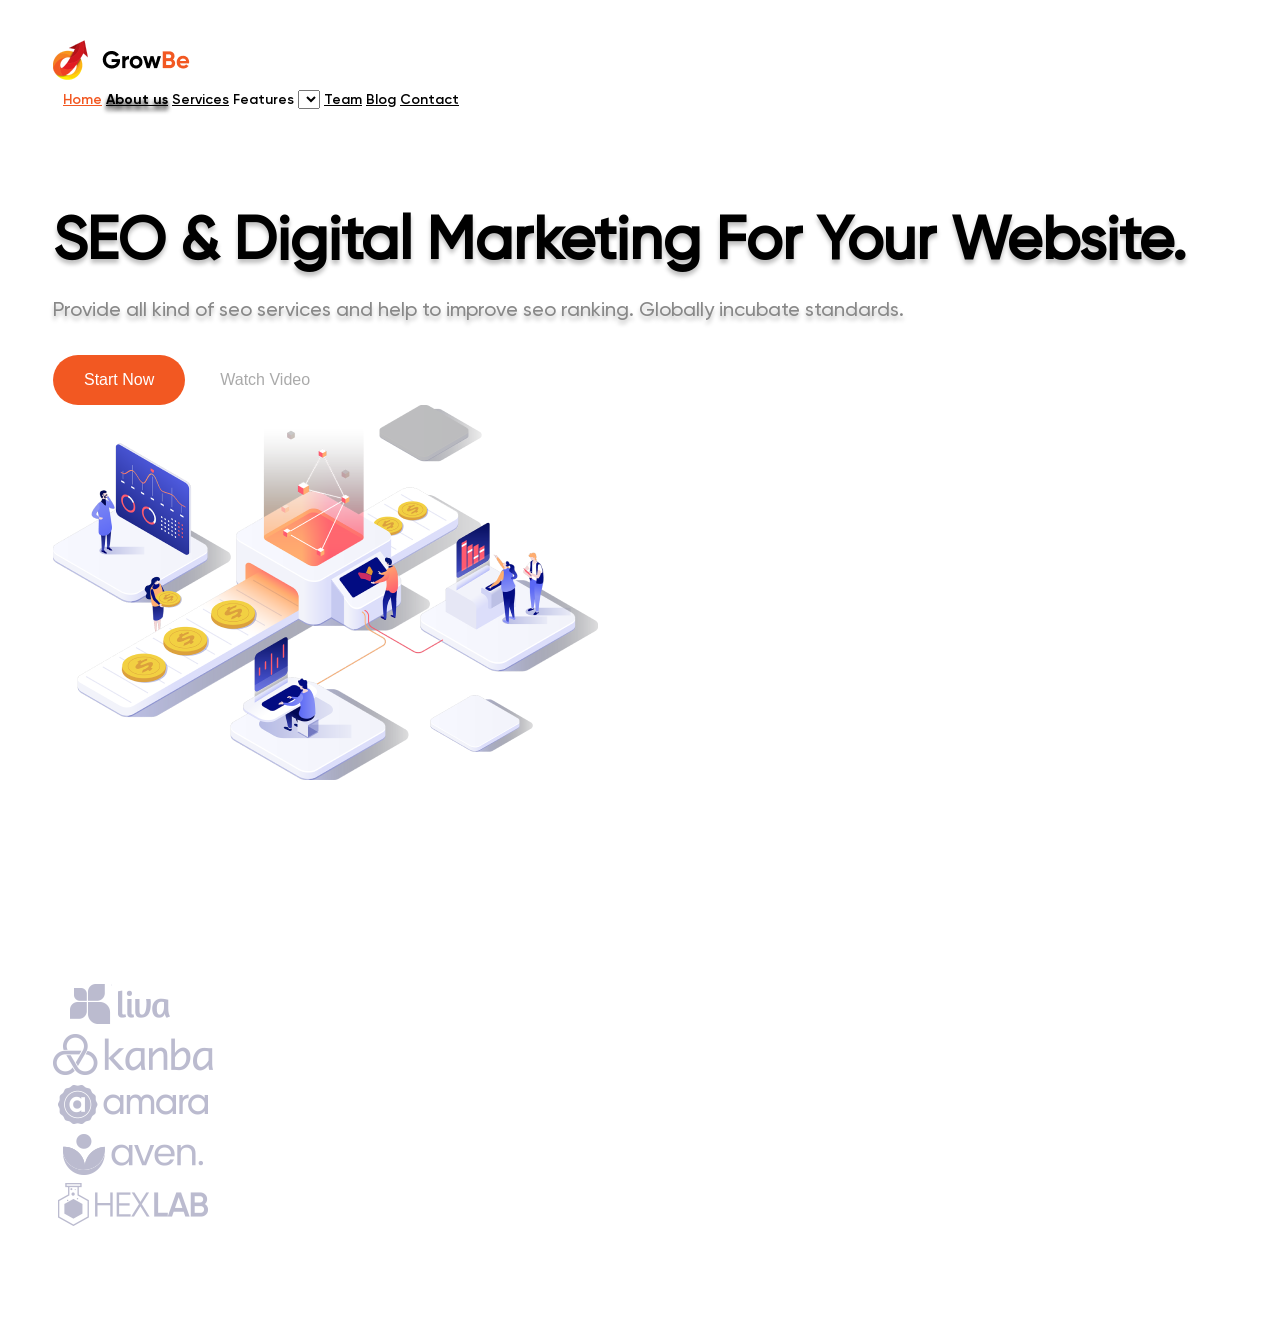
==== Homework3/index.html @ fd505bef "HW3" ====
<!DOCTYPE html>
<html lang="en">
	<head>
		<meta charset="UTF-8" />
		<meta name="viewport" content="width=device-width, initial-scale=1.0" />
		<link rel="stylesheet" href="style.css" />
		<title>Макет 1</title>
	</head>
	<body>
		<header class="header">
			<nav class="container">
				<a href="#"><img src="img/growbe.png" alt="" /></a>
				<div class="navigation">
					<a href="#" class="home">Home</a>
					<a href="#" class="about">About us</a>
					<a href="#">Services</a>
					<label for="features">Features</label>
					<select name="features">
						Features
					</select>
					<a href="#">Team</a>
					<a href="#">Blog</a>
					<a href="#">Contact</a>
				</div>
			</nav>
		</header>
		<main class="main">
			<section class="mainContent container">
				<div class="mainContent__leftSide">
					<h1>SEO & Digital Marketing For Your Website.</h1>
					<p>Provide all kind of seo services and help to improve seo ranking. Globally incubate standards.</p>
					<div class="mainContent__leftSide-btnList">
						<button class="button1">Start Now</button>
						<button class="button2">Watch Video</button>
					</div>
				</div>
				<img src="img/main.png" alt="" />
			</section>
		</main>
		<footer class="footer"></footer>
		<nav class="logos container">
			<a href="#"> <img src="./img/logo1.png" alt="" /></a>
			<a href="#"> <img src="./img/logo2.png" alt="" /></a>
			<a href="#"> <img src="./img/logo3.png" alt="" /></a>
			<a href="#"> <img src="./img/logo4.png" alt="" /></a>
			<a href="#"> <img src="./img/logo5.png" alt="" /></a>
		</nav>
	</body>
</html>
---- Homework3/style.css ----
@font-face {
	font-family: "gilroy-bold";
	src: url(font/gilroy-bold.woff2);
}

@font-face {
	font-family: "gilroy-medium";
	src: url(font/gilroy-medium.woff2);
}

@font-face {
	font-family: "gilroy-semibold";
	src: url(font/gilroy-semibold.woff2);
}

* {
	margin: 0;
	padding: 0;
	/* text-decoration: none; */
}

body {
	scroll-behavior: smooth;
	color: #000000;
}

a {
	color: #000000;
}

img {
	display: block;
	max-width: 100%;
}

.container {
	max-width: 1174px;
	margin: 0 auto;
}

.header {
	margin-top: 40px;
	margin-bottom: 84px;
}

.navigation {
	font-family: "gilroy-semibold";
	font-size: 14px;
	padding: 10px 10px;
	/* padding-right: 14px; */
}

.home {
	color: #f25822;
}

.about {
	font-family: "gilroy-bold";
	text-shadow: #000000 0px 4px 4px;
}

.main {
	margin-bottom: 100px;
}

.mainContent {
}

.mainContent__leftSide {
	font-family: "gilroy-medium";
}

.mainContent__leftSide h1 {
	font-size: 60px;
	font-weight: 700;
	line-height: 120%;
	margin-bottom: 20px;
	/* text-shadow: #000000 0px 4px 4px; */
	text-shadow: 0 4px 4px rgba(0, 0, 0, 0.25);
}

.mainContent__leftSide p {
	font-size: 20px;
	line-height: 140%;
	margin-bottom: 32px;
	color: #888;
	/* text-shadow: #000000 0px 4px 4px; */
	text-shadow: 0 4px 4px rgba(0, 0, 0, 0.25);
}

.mainContent__leftSide-btnList {
}

.mainContent__leftSide-btnList button {
	padding: 16px 31px;
	font-size: 16px;
	border: none;
	cursor: pointer;
}

.button1 {
	color: #fff;
	border-radius: 56px;
	background: #f25822;
}

.button2 {
	color: #aaa;
	background: none;
}

.footer {
}

.logos {
	padding-top: 100px;
	padding-bottom: 100px;
}
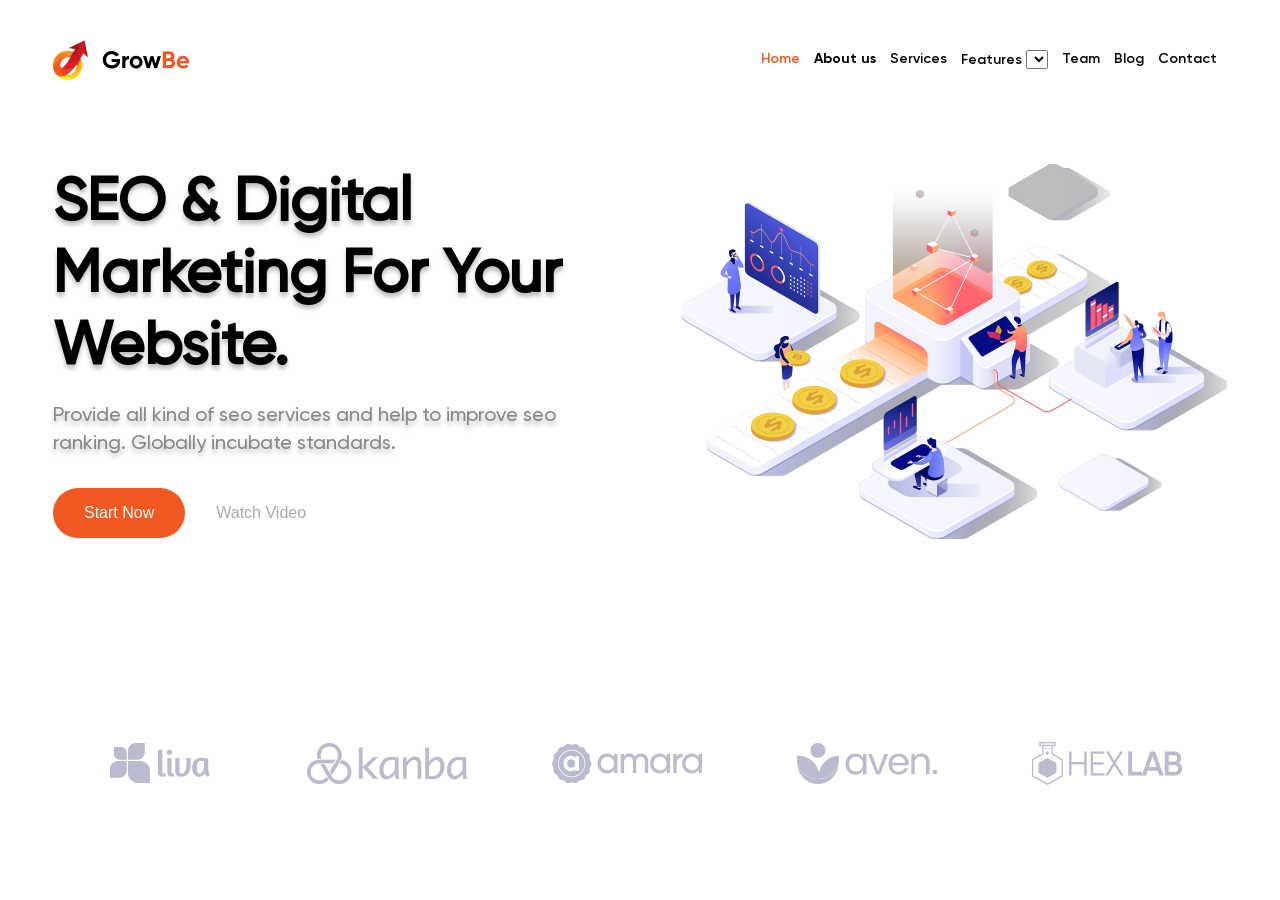
==== commit 23f25411: "Hw4" ====
--- a/Homework3/index.html
+++ b/Homework3/index.html
@@ -8,16 +8,18 @@
 	</head>
 	<body>
 		<header class="header">
-			<nav class="container">
+			<nav class="header_title container">
 				<a href="#"><img src="img/growbe.png" alt="" /></a>
 				<div class="navigation">
 					<a href="#" class="home">Home</a>
 					<a href="#" class="about">About us</a>
 					<a href="#">Services</a>
-					<label for="features">Features</label>
-					<select name="features">
-						Features
-					</select>
+					<a href="#">
+						<label for="features">Features</label>
+						<select name="features">
+							Features
+						</select></a
+					>
 					<a href="#">Team</a>
 					<a href="#">Blog</a>
 					<a href="#">Contact</a>
--- a/Homework3/style.css
+++ b/Homework3/style.css
@@ -16,7 +16,7 @@
 * {
 	margin: 0;
 	padding: 0;
-	/* text-decoration: none; */
+	text-decoration: none;
 }
 
 body {
@@ -43,11 +43,19 @@
 	margin-bottom: 84px;
 }
 
+.header_title {
+	display: flex;
+	justify-content: space-between;
+}
+
 .navigation {
 	font-family: "gilroy-semibold";
 	font-size: 14px;
 	padding: 10px 10px;
-	/* padding-right: 14px; */
+	max-width: 577px;
+	display: flex;
+	justify-content: space-between;
+	gap: 14px;
 }
 
 .home {
@@ -56,7 +64,6 @@
 
 .about {
 	font-family: "gilroy-bold";
-	text-shadow: #000000 0px 4px 4px;
 }
 
 .main {
@@ -64,10 +71,13 @@
 }
 
 .mainContent {
+	display: flex;
+	justify-content: space-between;
 }
 
 .mainContent__leftSide {
 	font-family: "gilroy-medium";
+	max-width: 556px;
 }
 
 .mainContent__leftSide h1 {
@@ -75,7 +85,6 @@
 	font-weight: 700;
 	line-height: 120%;
 	margin-bottom: 20px;
-	/* text-shadow: #000000 0px 4px 4px; */
 	text-shadow: 0 4px 4px rgba(0, 0, 0, 0.25);
 }
 
@@ -84,11 +93,13 @@
 	line-height: 140%;
 	margin-bottom: 32px;
 	color: #888;
-	/* text-shadow: #000000 0px 4px 4px; */
 	text-shadow: 0 4px 4px rgba(0, 0, 0, 0.25);
 }
 
 .mainContent__leftSide-btnList {
+	display: flex;
+	/* gap: 10px; */
+	align-items: center;
 }
 
 .mainContent__leftSide-btnList button {
@@ -115,4 +126,6 @@
 .logos {
 	padding-top: 100px;
 	padding-bottom: 100px;
+	display: flex;
+	justify-content: space-around;
 }
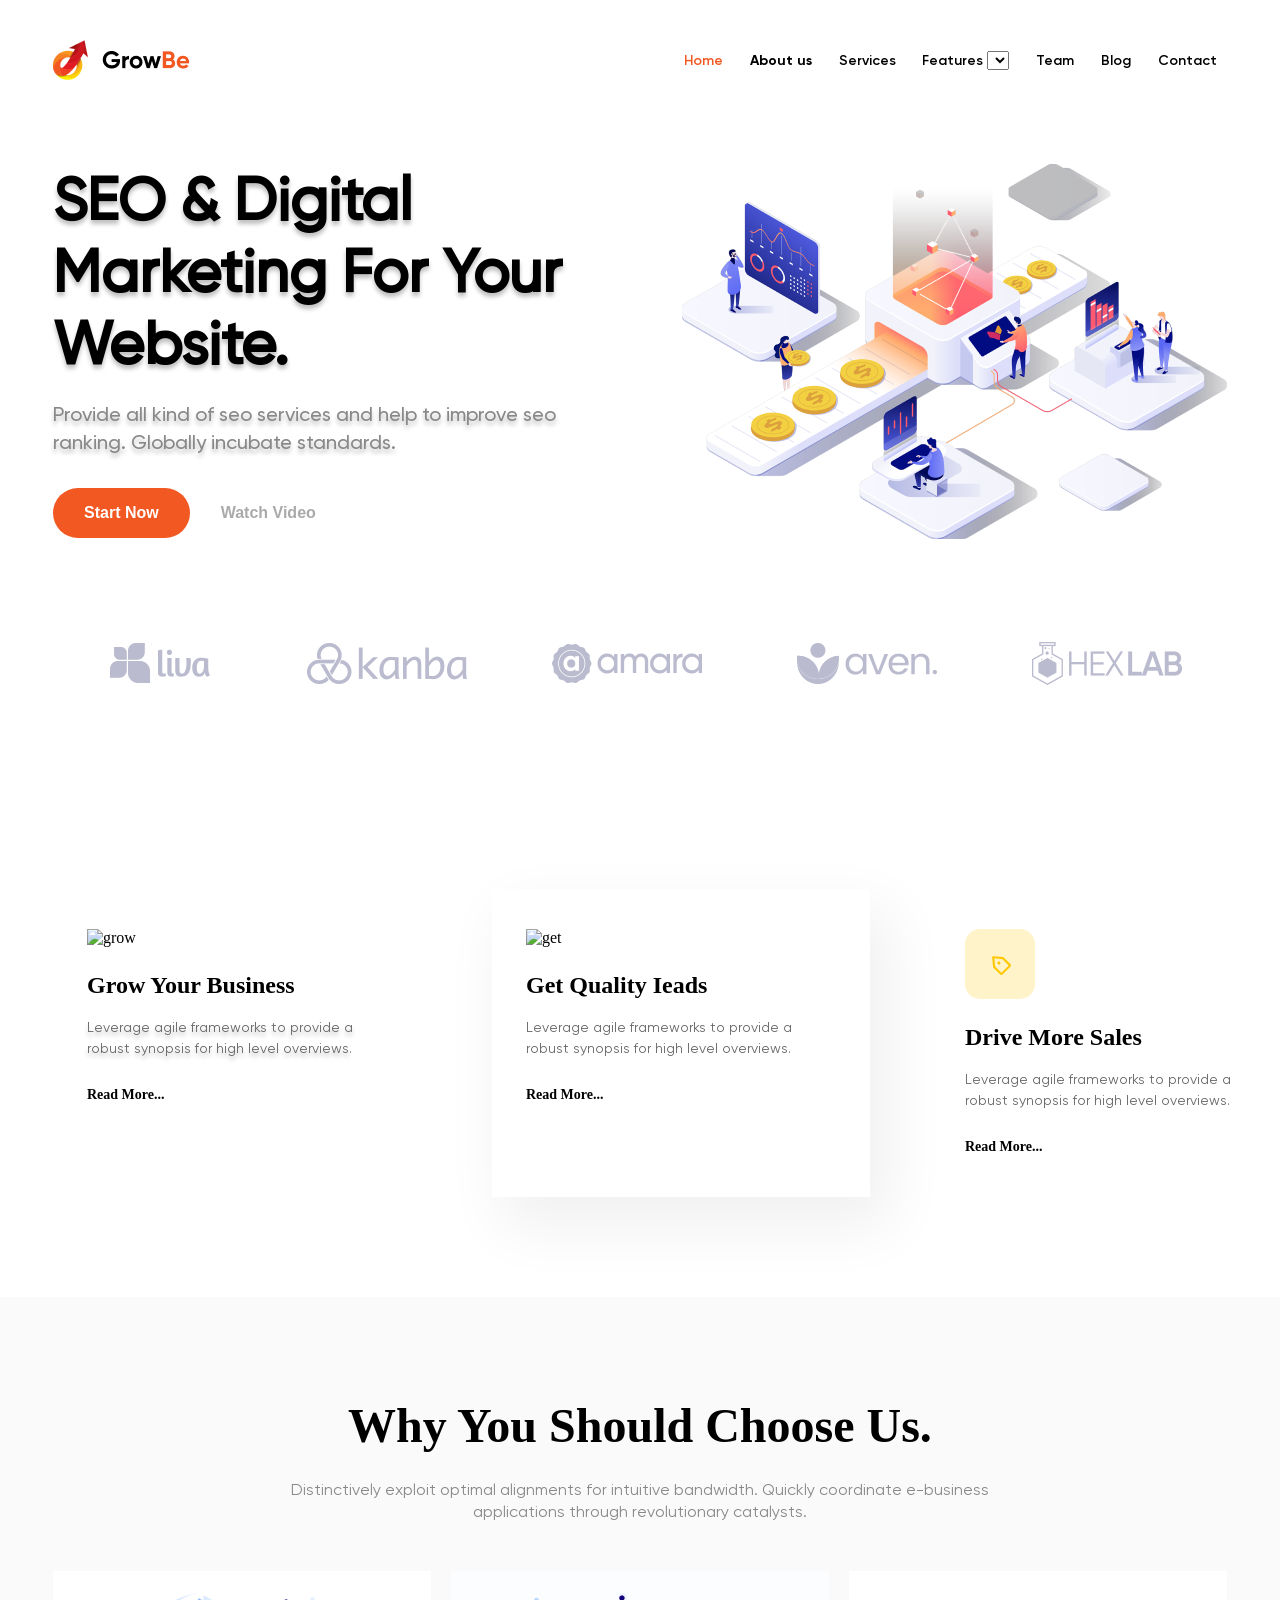
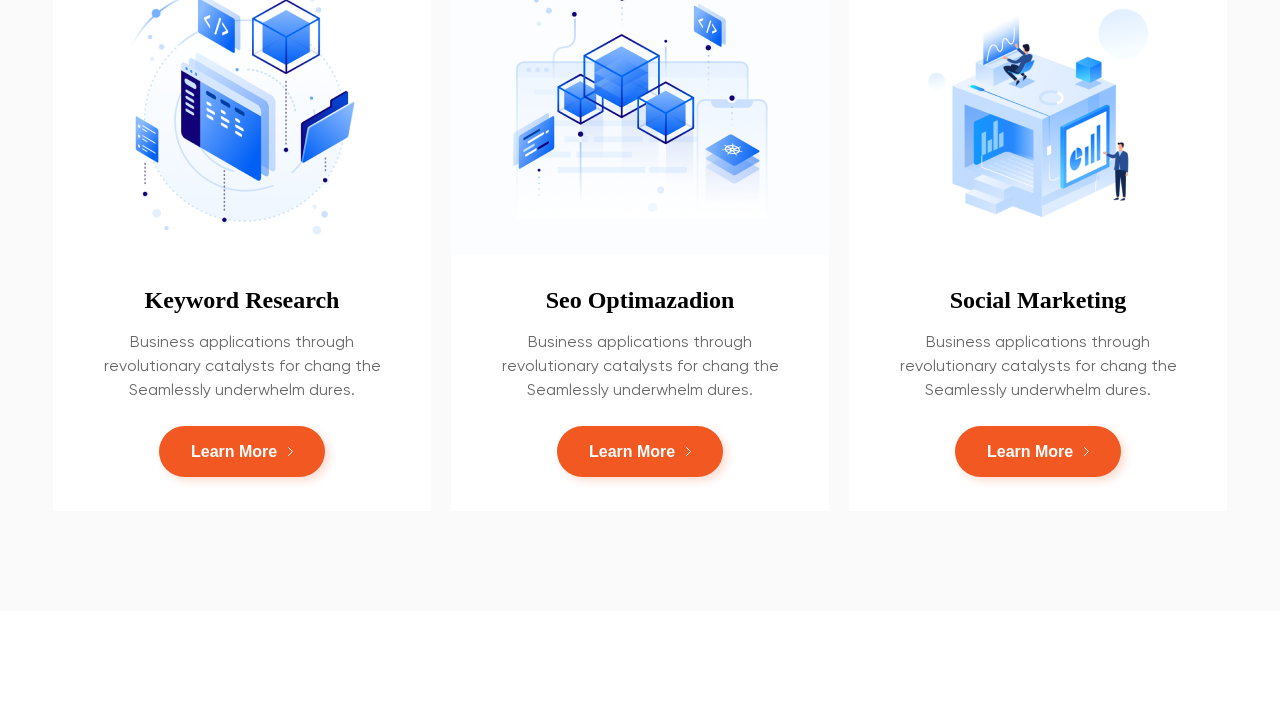
==== commit ad3dc424: "Hw5" ====
--- a/Homework3/index.html
+++ b/Homework3/index.html
@@ -38,14 +38,63 @@
 				</div>
 				<img src="img/main.png" alt="" />
 			</section>
+			<nav class="logos container">
+				<a href="#"> <img src="./img/logo1.png" alt="" /></a>
+				<a href="#"> <img src="./img/logo2.png" alt="" /></a>
+				<a href="#"> <img src="./img/logo3.png" alt="" /></a>
+				<a href="#"> <img src="./img/logo4.png" alt="" /></a>
+				<a href="#"> <img src="./img/logo5.png" alt="" /></a>
+			</nav>
+			<section class="content container">
+				<div class="card_content card_content1">
+					<img src="img/Icon1.svg" alt="grow" />
+					<h2>Grow Your Business</h2>
+					<p>Leverage agile frameworks to provide a robust synopsis for high level overviews.</p>
+					<a href="#">Read More...</a>
+				</div>
+				<div class="card_content card_content2">
+					<img src="img/Icon2.svg" alt="get" />
+					<h2>Get Quality Ieads</h2>
+					<p>Leverage agile frameworks to provide a robust synopsis for high level overviews.</p>
+					<a href="#">Read More...</a>
+				</div>
+				<div class="card_content">
+					<img src="img/Icon3.svg" alt="drive" />
+					<h2>Drive More Sales</h2>
+					<p>Leverage agile frameworks to provide a robust synopsis for high level overviews.</p>
+					<a href="#">Read More...</a>
+				</div>
+			</section>
+
+			<section class="about_company">
+				<div class="container">
+					<h1>Why You Should Choose Us.</h1>
+					<p>
+						Distinctively exploit optimal alignments for intuitive bandwidth. Quickly coordinate e-business applications
+						through revolutionary catalysts.
+					</p>
+					<div class="card_about_all">
+						<div class="card_about">
+							<img src="img/s3_icon1.png" alt="icon1" />
+							<h2>Keyword Research</h2>
+							<p>Business applications through revolutionary catalysts for chang the Seamlessly underwhelm dures.</p>
+							<button>Learn More<img src="img/arr.svg" alt="" /></button>
+						</div>
+						<div class="card_about">
+							<img src="img/s3_icon2.png" alt="icon2" />
+							<h2>Seo Optimazadion</h2>
+							<p>Business applications through revolutionary catalysts for chang the Seamlessly underwhelm dures.</p>
+							<button>Learn More<img src="img/arr.svg" alt="" /></button>
+						</div>
+						<div class="card_about">
+							<img src="img/s3_icon3.png" alt="icon3" />
+							<h2>Social Marketing</h2>
+							<p>Business applications through revolutionary catalysts for chang the Seamlessly underwhelm dures.</p>
+							<button>Learn More <img src="img/arr.svg" alt="" /></button>
+						</div>
+					</div>
+				</div>
+			</section>
 		</main>
-		<footer class="footer"></footer>
-		<nav class="logos container">
-			<a href="#"> <img src="./img/logo1.png" alt="" /></a>
-			<a href="#"> <img src="./img/logo2.png" alt="" /></a>
-			<a href="#"> <img src="./img/logo3.png" alt="" /></a>
-			<a href="#"> <img src="./img/logo4.png" alt="" /></a>
-			<a href="#"> <img src="./img/logo5.png" alt="" /></a>
-		</nav>
 	</body>
 </html>
--- a/Homework3/style.css
+++ b/Homework3/style.css
@@ -11,6 +11,11 @@
 @font-face {
 	font-family: "gilroy-semibold";
 	src: url(font/gilroy-semibold.woff2);
+}
+
+@font-face {
+	font-family: "gilroy-regular";
+	src: url(font/gilroy-regular.woff2);
 }
 
 * {
@@ -51,15 +56,17 @@
 .navigation {
 	font-family: "gilroy-semibold";
 	font-size: 14px;
+	font-weight: 400;
 	padding: 10px 10px;
-	max-width: 577px;
-	display: flex;
-	justify-content: space-between;
-	gap: 14px;
+	width: 533px;
+	display: flex;
+	justify-content: space-between;
+	align-items: center;
 }
 
 .home {
 	color: #f25822;
+	font-weight: 600;
 }
 
 .about {
@@ -90,6 +97,7 @@
 
 .mainContent__leftSide p {
 	font-size: 20px;
+	font-weight: 400;
 	line-height: 140%;
 	margin-bottom: 32px;
 	color: #888;
@@ -98,13 +106,13 @@
 
 .mainContent__leftSide-btnList {
 	display: flex;
-	/* gap: 10px; */
 	align-items: center;
 }
 
 .mainContent__leftSide-btnList button {
 	padding: 16px 31px;
 	font-size: 16px;
+	font-weight: 600;
 	border: none;
 	cursor: pointer;
 }
@@ -120,12 +128,132 @@
 	background: none;
 }
 
-.footer {
-}
-
 .logos {
 	padding-top: 100px;
 	padding-bottom: 100px;
 	display: flex;
 	justify-content: space-around;
 }
+
+.content {
+	padding-top: 100px;
+	padding-bottom: 100px;
+	display: flex;
+	justify-content: space-between;
+	gap: 61px;
+}
+
+.card_content {
+	padding: 40px 34px;
+	width: 378px;
+}
+
+.card_content1 p {
+	text-shadow: 0 4px 4px rgba(0, 0, 0, 0.25);
+}
+
+.card_content2 {
+	box-shadow: 15px 25px 56px 6px rgba(0, 0, 0, 0.06);
+}
+
+.card_content img {
+	padding-bottom: 25px;
+}
+
+.card_content p {
+	font-family: "gilroy-regular";
+	width: 310px;
+	padding-top: 18px;
+	padding-bottom: 25px;
+	font-weight: 400;
+	font-size: 14px;
+	line-height: 150%;
+	color: #666;
+}
+
+.card_content a {
+	font-weight: 600;
+	font-size: 14px;
+	line-height: 150%;
+}
+
+.about_company {
+	background: #fafafa;
+	padding-top: 100px;
+	padding-bottom: 100px;
+}
+
+.about_company h1 {
+	font-weight: 700;
+	font-size: 48px;
+	line-height: 120%;
+	text-align: center;
+}
+
+.about_company p {
+	font-family: "gilroy-regular";
+	font-weight: 400;
+	font-size: 16px;
+	line-height: 140%;
+	color: #888;
+	width: 740px;
+	margin-left: auto;
+	margin-right: auto;
+	text-align: center;
+	padding-top: 24px;
+	padding-bottom: 48px;
+}
+
+.card_about_all {
+	display: flex;
+	justify-content: space-between;
+	text-align: center;
+	gap: 20px;
+}
+
+.card_about {
+	width: 378px;
+	background: #fff;
+	padding-bottom: 34px;
+}
+
+.card_about h2 {
+	padding: 0px 34px 34px 34px;
+	font-weight: 700;
+	font-size: 24px;
+	padding-top: 32px;
+	padding-bottom: 16px;
+}
+
+.card_about p {
+	font-family: "gilroy-regular";
+	padding: 0px 34px 34px 34px;
+	font-weight: 400;
+	font-size: 16px;
+	line-height: 150%;
+	text-align: center;
+	width: 310px;
+	color: #666;
+	padding-top: 0;
+	padding-bottom: 24px;
+}
+
+.card_about button {
+	padding: 16px 32px;
+	border-radius: 56px;
+	width: 166px;
+	height: 51px;
+	background: #f25822;
+	box-shadow: 4px 4px 8px 0 rgba(242, 88, 34, 0.2);
+	font-size: 16px;
+	font-weight: 600;
+	color: #fff;
+	border: none;
+	cursor: pointer;
+	display: flex;
+	justify-content: space-between;
+	gap: 4px;
+	align-items: center;
+	margin-left: auto;
+	margin-right: auto;
+}
